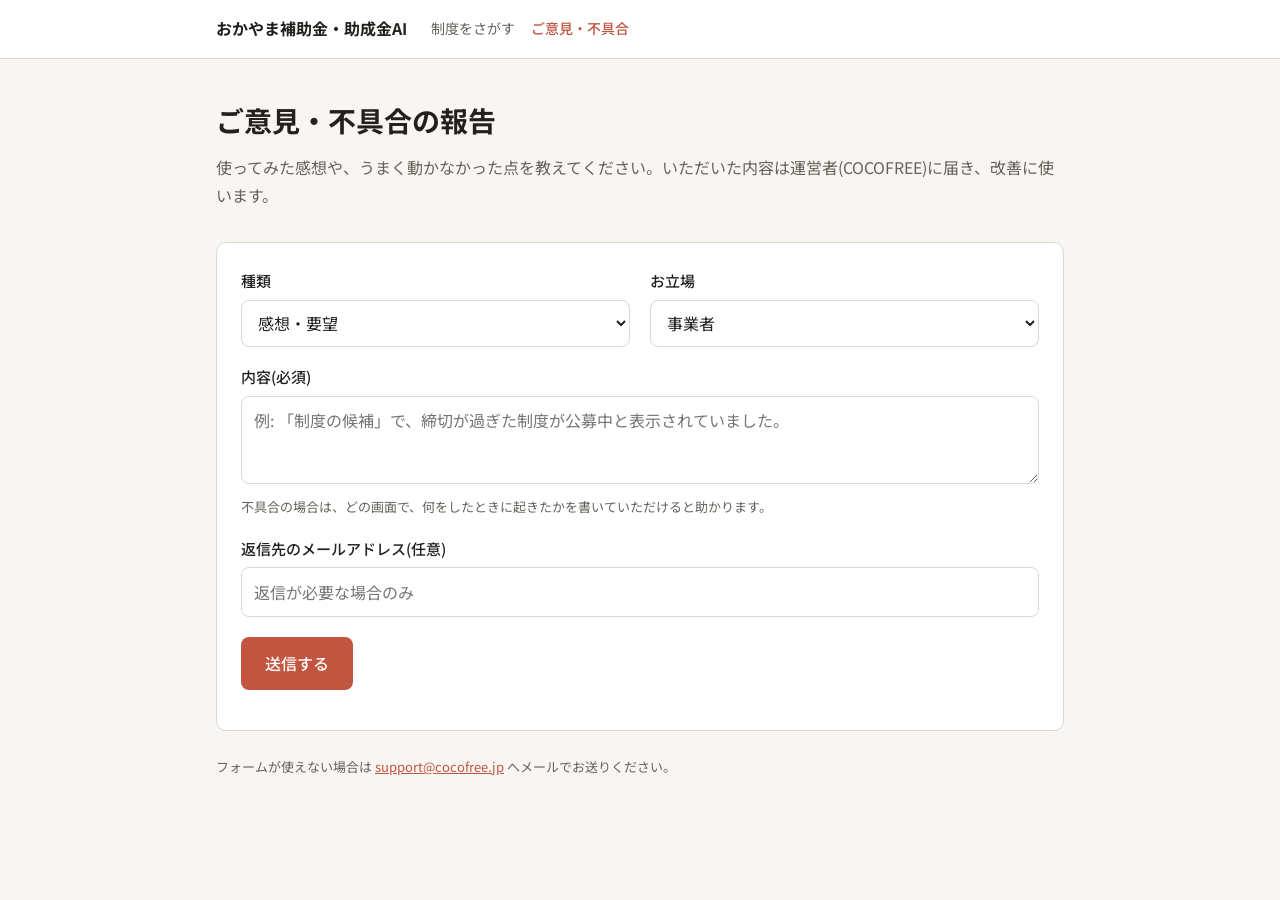
==== feedback.html @ e40df70d "おかやま補助金・助成金AI 初版 Co-Authored-By: Claude Opus 5.5 <noreply@anthropic.com>" ====
<!doctype html>
<html lang="ja">
<head>
<meta charset="utf-8">
<meta name="viewport" content="width=device-width, initial-scale=1">
<title>ご意見・不具合の報告 | おかやま補助金・助成金AI</title>
<link rel="stylesheet" href="assets/style.css">
</head>
<body>
<header class="site-header">
  <div class="inner">
    <a class="brand" href="index.html">おかやま補助金・助成金AI</a>
    <nav class="nav">
      <a href="index.html">制度をさがす</a>
      <a href="feedback.html" aria-current="page">ご意見・不具合</a>
    </nav>
  </div>
</header>

<main class="wrap">
  <h1>ご意見・不具合の報告</h1>
  <p class="lead">使ってみた感想や、うまく動かなかった点を教えてください。いただいた内容は運営者(COCOFREE)に届き、改善に使います。</p>

  <section class="card">
    <form id="feedback-form" class="grid" novalidate>
      <div>
        <label for="kind">種類</label>
        <select id="kind" name="kind">
          <option>感想・要望</option>
          <option>不具合の報告</option>
          <option>制度の情報が違っていた</option>
          <option>その他</option>
        </select>
      </div>
      <div>
        <label for="role">お立場</label>
        <select id="role" name="role">
          <option>事業者</option>
          <option>支援者(商工会・士業など)</option>
          <option>その他</option>
        </select>
      </div>
      <div class="full">
        <label for="message">内容(必須)</label>
        <textarea id="message" name="message" maxlength="3000" placeholder="例: 「制度の候補」で、締切が過ぎた制度が公募中と表示されていました。"></textarea>
        <p class="hint">不具合の場合は、どの画面で、何をしたときに起きたかを書いていただけると助かります。</p>
      </div>
      <div class="full">
        <label for="email">返信先のメールアドレス(任意)</label>
        <input type="text" id="email" name="email" inputmode="email" autocomplete="email" placeholder="返信が必要な場合のみ">
      </div>
      <!-- ボット対策(人には見えない) -->
      <input type="text" name="_gotcha" tabindex="-1" autocomplete="off" style="position:absolute;left:-9999px" aria-hidden="true">
    </form>
    <div class="actions">
      <button type="button" id="send-btn">送信する</button>
    </div>
    <div id="feedback-status" class="status" role="status"></div>
  </section>

  <p class="hint">フォームが使えない場合は <a href="mailto:support@cocofree.jp">support@cocofree.jp</a> へメールでお送りください。</p>
</main>

<script src="config.js"></script>
<script src="assets/common.js"></script>
<script src="assets/feedback.js"></script>
</body>
</html>
---- assets/style.css ----
@import url('https://fonts.googleapis.com/css2?family=Noto+Sans+JP:wght@400;500;700&display=swap');

:root {
  --bg: #f8f6f2;
  --paper: #ffffff;
  --ink: #23211e;
  --ink-soft: #66625b;
  --line: #ddd8cf;
  --accent: #c2553f;
  --accent-soft: #fbece7;
  --ok: #2f6b4f;
  --ok-soft: #e6f2ec;
  --warn: #8a5a12;
  --warn-soft: #fbf1df;
  --radius: 10px;
}

* { box-sizing: border-box; }

body {
  margin: 0;
  background: var(--bg);
  color: var(--ink);
  font-family: 'Noto Sans JP', -apple-system, sans-serif;
  font-size: 16px;
  line-height: 1.8;
  -webkit-font-smoothing: antialiased;
}

a { color: var(--accent); }

.site-header { background: var(--paper); border-bottom: 1px solid var(--line); }
.site-header .inner { max-width: 880px; margin: 0 auto; padding: 0.9rem 16px; display: flex; flex-wrap: wrap; gap: 0.5rem 1.5rem; align-items: center; }
.brand { font-weight: 700; color: var(--ink); text-decoration: none; }
.nav { display: flex; flex-wrap: wrap; gap: 0.25rem 1rem; font-size: 14px; }
.nav a { color: var(--ink-soft); text-decoration: none; }
.nav a[aria-current="page"] { color: var(--accent); font-weight: 500; }
.nav .soon { color: #a9a49b; }

.wrap { max-width: 880px; margin: 0 auto; padding: 2.5rem 16px 6rem; }

h1 { font-size: 28px; line-height: 1.5; margin: 0 0 0.75rem; }
h2 { font-size: 20px; margin: 0 0 1rem; }
h3 { font-size: 17px; margin: 0 0 0.5rem; }
.lead { color: var(--ink-soft); margin: 0 0 2rem; }

.notice { background: var(--warn-soft); color: var(--warn); border-radius: var(--radius); padding: 0.9rem 1.1rem; font-size: 14px; margin-bottom: 2rem; }
.notice ul { margin: 0.25rem 0 0; padding-left: 1.2rem; }
.demo-banner { background: var(--accent-soft); color: var(--accent); border-radius: var(--radius); padding: 0.7rem 1.1rem; font-size: 14px; margin-bottom: 1.5rem; }

.card { background: var(--paper); border: 1px solid var(--line); border-radius: var(--radius); padding: 1.5rem; margin-bottom: 1.5rem; }
.step-label { font-size: 13px; font-weight: 700; color: var(--accent); letter-spacing: 0.08em; margin-bottom: 0.25rem; }

.grid { display: grid; grid-template-columns: 1fr 1fr; gap: 1rem 1.25rem; }
.grid .full { grid-column: 1 / -1; }
@media (max-width: 640px) { .grid { grid-template-columns: 1fr; } }

label { display: block; font-weight: 500; font-size: 15px; margin-bottom: 0.35rem; }
.hint { font-size: 13px; color: var(--ink-soft); margin: 0.25rem 0 0; }
input[type="text"], select, textarea {
  width: 100%; font: inherit; color: var(--ink); background: #fff;
  border: 1px solid var(--line); border-radius: 8px; padding: 0.6rem 0.75rem;
}
textarea { resize: vertical; min-height: 5.5rem; }
input:focus, select:focus, textarea:focus { outline: 2px solid var(--accent); outline-offset: 1px; border-color: transparent; }

.actions { display: flex; flex-wrap: wrap; gap: 0.75rem; align-items: center; margin-top: 1.25rem; }
button {
  font: inherit; font-weight: 500; border: none; border-radius: 8px; cursor: pointer;
  padding: 0.75rem 1.5rem; background: var(--accent); color: #fff;
}
button.secondary { background: transparent; color: var(--ink); border: 1px solid var(--line); }
button:disabled { opacity: 0.5; cursor: default; }
.saved { font-size: 13px; color: var(--ok); }

.status { margin-top: 1rem; font-size: 14px; color: var(--ink-soft); }
.status.error { color: var(--accent); }
.spinner { display: inline-block; width: 14px; height: 14px; border: 2px solid var(--line); border-top-color: var(--accent); border-radius: 50%; animation: spin 0.8s linear infinite; vertical-align: -2px; margin-right: 0.5rem; }
@keyframes spin { to { transform: rotate(360deg); } }

.program { border: 1px solid var(--line); border-radius: var(--radius); padding: 1.25rem; margin-top: 1rem; background: #fff; }
.program.selected { border-color: var(--accent); box-shadow: 0 0 0 1px var(--accent); }
.tags { display: flex; flex-wrap: wrap; gap: 0.4rem; margin-bottom: 0.5rem; }
.tag { font-size: 12px; padding: 0.1rem 0.6rem; border-radius: 999px; background: var(--bg); color: var(--ink-soft); }
.tag.open { background: var(--ok-soft); color: var(--ok); }
.tag.sample { background: var(--accent-soft); color: var(--accent); }
.program dl { display: grid; grid-template-columns: 7.5em 1fr; gap: 0.3rem 1rem; margin: 0.75rem 0; font-size: 15px; }
.program dt { color: var(--ink-soft); }
.program dd { margin: 0; }
@media (max-width: 640px) { .program dl { grid-template-columns: 1fr; } .program dt { margin-top: 0.4rem; } }
.unverified { font-size: 13px; color: var(--warn); }

.draft-section { border-top: 1px solid var(--line); padding-top: 1rem; margin-top: 1rem; }
.draft-body { white-space: pre-wrap; }
.placeholder { background: var(--warn-soft); color: var(--warn); border-radius: 4px; padding: 0 0.2rem; }
.missing-item { margin-top: 1rem; }
ul.plain { margin: 0.25rem 0 0; padding-left: 1.2rem; }

.tools { display: grid; grid-template-columns: repeat(auto-fit, minmax(240px, 1fr)); gap: 1rem; }
.tool { display: block; background: var(--paper); border: 1px solid var(--line); border-radius: var(--radius); padding: 1.25rem; color: var(--ink); text-decoration: none; }
.tool:hover { border-color: var(--accent); }
.tool.disabled { color: var(--ink-soft); pointer-events: none; }

.site-footer { max-width: 880px; margin: 0 auto; padding: 0 16px 3rem; font-size: 13px; color: var(--ink-soft); }
[hidden] { display: none !important; }
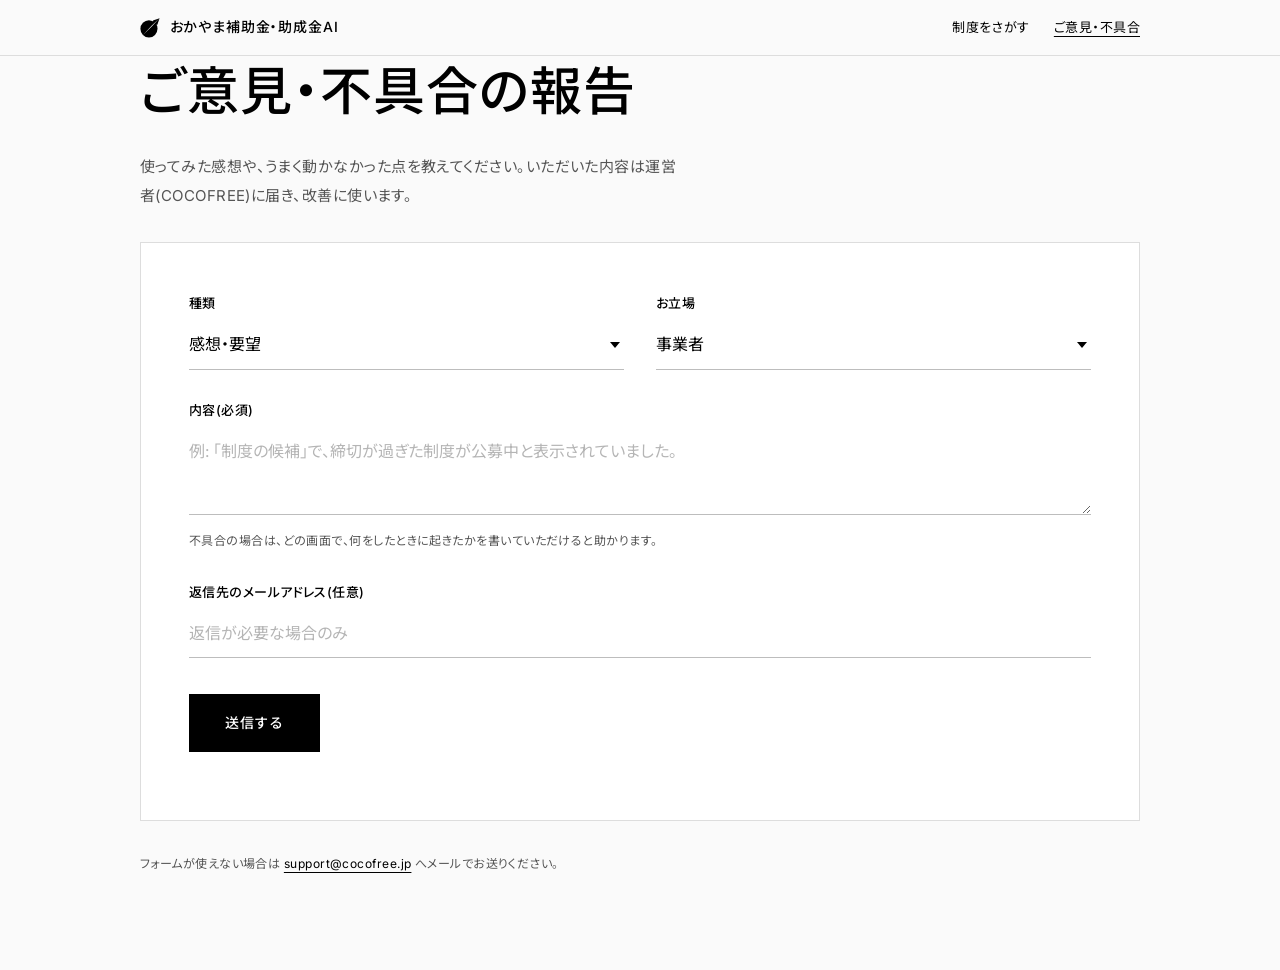
==== commit bec55d0b: "ロゴを追加(SVGで描き直し)、ヘッダーとファビコンに反映 Co-Authored-By: Claude Opus 5.5 <noreply@anthropic.com>" ====
--- a/feedback.html
+++ b/feedback.html
@@ -5,6 +5,9 @@
 <meta name="viewport" content="width=device-width, initial-scale=1">
 <title>ご意見・不具合の報告 | おかやま補助金・助成金AI</title>
 <link rel="stylesheet" href="assets/style.css">
+<link rel="icon" href="assets/logo.svg" type="image/svg+xml">
+<link rel="icon" href="assets/favicon-32.png" sizes="32x32" type="image/png">
+<link rel="apple-touch-icon" href="assets/apple-touch-icon.png">
 </head>
 <body>
 <header class="site-header">
--- a/assets/style.css
+++ b/assets/style.css
@@ -1,18 +1,16 @@
-@import url('https://fonts.googleapis.com/css2?family=Noto+Sans+JP:wght@400;500;700&display=swap');
+@import url('https://fonts.googleapis.com/css2?family=Inter:wght@400;500&family=Noto+Sans+JP:wght@400;500&display=swap');
 
+/* モノトーン: 白地に黒、細い罫線で区切る(参考: typography.or.jp) */
 :root {
-  --bg: #f8f6f2;
+  --bg: #fafafa;
   --paper: #ffffff;
-  --ink: #23211e;
-  --ink-soft: #66625b;
-  --line: #ddd8cf;
-  --accent: #c2553f;
-  --accent-soft: #fbece7;
-  --ok: #2f6b4f;
-  --ok-soft: #e6f2ec;
-  --warn: #8a5a12;
-  --warn-soft: #fbf1df;
-  --radius: 10px;
+  --ink: #000000;
+  --ink-soft: #555555;
+  --ink-faint: #9a9a9a;
+  --line: #dddddd;
+  --line-strong: #000000;
+  --tint: #efefef;
+  --font: 'Inter', 'Noto Sans JP', -apple-system, 'Hiragino Sans', sans-serif;
 }
 
 * { box-sizing: border-box; }
@@ -21,85 +19,135 @@
   margin: 0;
   background: var(--bg);
   color: var(--ink);
-  font-family: 'Noto Sans JP', -apple-system, sans-serif;
-  font-size: 16px;
-  line-height: 1.8;
+  font-family: var(--font);
+  font-size: 15px;
+  font-weight: 400;
+  line-height: 1.9;
+  letter-spacing: 0.03em;
+  font-feature-settings: 'palt';
   -webkit-font-smoothing: antialiased;
 }
 
-a { color: var(--accent); }
+a { color: var(--ink); text-underline-offset: 4px; text-decoration-thickness: 1px; }
+a:hover { color: var(--ink-soft); }
 
-.site-header { background: var(--paper); border-bottom: 1px solid var(--line); }
-.site-header .inner { max-width: 880px; margin: 0 auto; padding: 0.9rem 16px; display: flex; flex-wrap: wrap; gap: 0.5rem 1.5rem; align-items: center; }
-.brand { font-weight: 700; color: var(--ink); text-decoration: none; }
-.nav { display: flex; flex-wrap: wrap; gap: 0.25rem 1rem; font-size: 14px; }
-.nav a { color: var(--ink-soft); text-decoration: none; }
-.nav a[aria-current="page"] { color: var(--accent); font-weight: 500; }
-.nav .soon { color: #a9a49b; }
+/* ---------- ヘッダー ---------- */
+.site-header { position: sticky; top: 0; z-index: 10; background: rgba(250, 250, 250, 0.92); backdrop-filter: blur(8px); border-bottom: 1px solid var(--line); }
+.site-header .inner { max-width: 1040px; margin: 0 auto; padding: 0.9rem 20px; display: flex; justify-content: space-between; align-items: center; gap: 1rem; }
+.brand { display: flex; align-items: center; gap: 0.6rem; font-weight: 500; font-size: 14px; color: var(--ink); text-decoration: none; letter-spacing: 0.06em; }
+.brand::before { content: ''; width: 20px; height: 20px; background: url("logo.svg") center / contain no-repeat; flex: none; }
+.nav { display: flex; gap: 1.5rem; font-size: 13px; }
+.nav a { color: var(--ink); text-decoration: none; }
+.nav a:hover, .nav a[aria-current="page"] { text-decoration: underline; }
 
-.wrap { max-width: 880px; margin: 0 auto; padding: 2.5rem 16px 6rem; }
+.wrap { max-width: 1040px; margin: 0 auto; padding: 0 20px 6rem; }
 
-h1 { font-size: 28px; line-height: 1.5; margin: 0 0 0.75rem; }
-h2 { font-size: 20px; margin: 0 0 1rem; }
-h3 { font-size: 17px; margin: 0 0 0.5rem; }
-.lead { color: var(--ink-soft); margin: 0 0 2rem; }
+/* ---------- 見出し・本文 ---------- */
+h1, h2, h3 { font-weight: 500; letter-spacing: 0.04em; }
+h1 { font-size: clamp(30px, 5.4vw, 52px); line-height: 1.4; letter-spacing: 0.02em; margin: 0 0 1.5rem; }
+h2 { font-size: 22px; line-height: 1.5; margin: 0 0 0.4rem; }
+h3 { font-size: 16px; line-height: 1.6; margin: 0 0 0.5rem; }
+.lead { color: var(--ink-soft); font-size: 15px; margin: 0 0 2rem; max-width: 36em; }
+.eyebrow { font-size: 12px; letter-spacing: 0.12em; margin: 0 0 1.5rem; }
+.hint { font-size: 12px; color: var(--ink-soft); margin: 0.35rem 0 0; line-height: 1.8; }
 
-.notice { background: var(--warn-soft); color: var(--warn); border-radius: var(--radius); padding: 0.9rem 1.1rem; font-size: 14px; margin-bottom: 2rem; }
-.notice ul { margin: 0.25rem 0 0; padding-left: 1.2rem; }
-.demo-banner { background: var(--accent-soft); color: var(--accent); border-radius: var(--radius); padding: 0.7rem 1.1rem; font-size: 14px; margin-bottom: 1.5rem; }
+/* ---------- ファーストビュー ---------- */
+.hero { padding: 5rem 0 3rem; }
+.hero h1 em { font-style: normal; color: var(--ink-faint); }
+.points { list-style: none; display: flex; flex-wrap: wrap; gap: 0.5rem 2rem; padding: 0; margin: 0; font-size: 13px; }
+.points li { display: flex; align-items: center; gap: 0.6rem; }
+.points li::before { content: ''; width: 14px; height: 1px; background: var(--ink); }
+.demo-banner { display: inline-block; border: 1px solid var(--ink); padding: 0.2rem 0.8rem; font-size: 12px; margin: 0 0 1.75rem; }
 
-.card { background: var(--paper); border: 1px solid var(--line); border-radius: var(--radius); padding: 1.5rem; margin-bottom: 1.5rem; }
-.step-label { font-size: 13px; font-weight: 700; color: var(--accent); letter-spacing: 0.08em; margin-bottom: 0.25rem; }
+/* ---------- 進み具合 ---------- */
+.stepper { position: sticky; top: 53px; z-index: 5; background: var(--bg); display: flex; gap: 0; list-style: none; padding: 0.9rem 0 0.7rem; margin: 0 0 2.5rem; counter-reset: step; }
+.stepper li { flex: 1; font-size: 12px; color: var(--ink-faint); padding-top: 0.6rem; border-top: 1px solid var(--line); transition: color 0.3s, border-color 0.3s; counter-increment: step; }
+.stepper li::before { content: '0' counter(step) '\2003'; }
+.stepper li.active { color: var(--ink); border-top: 2px solid var(--ink); padding-top: calc(0.6rem - 1px); }
+.stepper li.done { color: var(--ink-soft); border-color: var(--ink-soft); }
 
-.grid { display: grid; grid-template-columns: 1fr 1fr; gap: 1rem 1.25rem; }
+/* ---------- 面 ---------- */
+.card { background: var(--paper); border: 1px solid var(--line); padding: clamp(1.5rem, 4vw, 3rem); margin-bottom: 2rem; }
+.section-head { margin-bottom: 2rem; padding-bottom: 1.25rem; border-bottom: 1px solid var(--ink); }
+
+/* ---------- フォーム ---------- */
+.grid { display: grid; grid-template-columns: 1fr 1fr; gap: 1.75rem 2rem; }
 .grid .full { grid-column: 1 / -1; }
 @media (max-width: 640px) { .grid { grid-template-columns: 1fr; } }
 
-label { display: block; font-weight: 500; font-size: 15px; margin-bottom: 0.35rem; }
-.hint { font-size: 13px; color: var(--ink-soft); margin: 0.25rem 0 0; }
+label { display: block; font-weight: 500; font-size: 13px; margin-bottom: 0.3rem; }
 input[type="text"], select, textarea {
-  width: 100%; font: inherit; color: var(--ink); background: #fff;
-  border: 1px solid var(--line); border-radius: 8px; padding: 0.6rem 0.75rem;
+  width: 100%; font: inherit; font-size: 16px; color: var(--ink);
+  background: transparent; border: none; border-bottom: 1px solid #bdbdbd; border-radius: 0; padding: 0.55rem 0;
+  transition: border-color 0.2s;
 }
+select { -webkit-appearance: none; appearance: none; background: transparent url("data:image/svg+xml,%3Csvg xmlns='http://www.w3.org/2000/svg' width='10' height='6'%3E%3Cpath d='M0 0l5 6 5-6z' fill='%23000'/%3E%3C/svg%3E") no-repeat right 4px center; padding-right: 1.5rem; }
 textarea { resize: vertical; min-height: 5.5rem; }
-input:focus, select:focus, textarea:focus { outline: 2px solid var(--accent); outline-offset: 1px; border-color: transparent; }
+input::placeholder, textarea::placeholder { color: #b5b5b5; }
+input:focus, select:focus, textarea:focus { outline: none; border-bottom-color: var(--ink); box-shadow: 0 1px 0 var(--ink); }
 
-.actions { display: flex; flex-wrap: wrap; gap: 0.75rem; align-items: center; margin-top: 1.25rem; }
+.actions { display: flex; flex-wrap: wrap; gap: 0.75rem 1.5rem; align-items: center; margin-top: 2.25rem; }
 button {
-  font: inherit; font-weight: 500; border: none; border-radius: 8px; cursor: pointer;
-  padding: 0.75rem 1.5rem; background: var(--accent); color: #fff;
+  font: inherit; font-size: 14px; font-weight: 500; letter-spacing: 0.08em; cursor: pointer;
+  border: 1px solid var(--ink); border-radius: 0; padding: 0.9rem 2.2rem; background: var(--ink); color: #fff;
+  transition: background 0.2s, color 0.2s;
 }
-button.secondary { background: transparent; color: var(--ink); border: 1px solid var(--line); }
-button:disabled { opacity: 0.5; cursor: default; }
-.saved { font-size: 13px; color: var(--ok); }
+button:hover { background: #fff; color: var(--ink); }
+button.secondary { background: transparent; color: var(--ink); border-color: transparent; padding: 0.9rem 0; text-decoration: underline; text-underline-offset: 4px; }
+button.secondary:hover { color: var(--ink-soft); }
+button:disabled { opacity: 0.35; cursor: default; }
+button:disabled:hover { background: var(--ink); color: #fff; }
+.saved { font-size: 12px; color: var(--ink-soft); }
 
-.status { margin-top: 1rem; font-size: 14px; color: var(--ink-soft); }
-.status.error { color: var(--accent); }
-.spinner { display: inline-block; width: 14px; height: 14px; border: 2px solid var(--line); border-top-color: var(--accent); border-radius: 50%; animation: spin 0.8s linear infinite; vertical-align: -2px; margin-right: 0.5rem; }
+.notice { margin-top: 2.25rem; padding-top: 1.25rem; border-top: 1px solid var(--line); font-size: 12px; color: var(--ink-soft); }
+.notice ul { margin: 0; padding: 0; list-style: none; display: grid; gap: 0.25rem; }
+.notice li { padding-left: 1.4rem; position: relative; }
+.notice li::before { content: ''; position: absolute; left: 0; top: 0.95em; width: 0.8rem; height: 1px; background: var(--ink-faint); }
+.notice strong { color: var(--ink); font-weight: 500; }
+
+.status { margin-top: 1.25rem; font-size: 13px; color: var(--ink-soft); }
+.status.error { color: var(--ink); font-weight: 500; }
+.spinner { display: inline-block; width: 12px; height: 12px; border: 1px solid var(--line); border-top-color: var(--ink); border-radius: 50%; animation: spin 0.8s linear infinite; vertical-align: -1px; margin-right: 0.6rem; }
 @keyframes spin { to { transform: rotate(360deg); } }
 
-.program { border: 1px solid var(--line); border-radius: var(--radius); padding: 1.25rem; margin-top: 1rem; background: #fff; }
-.program.selected { border-color: var(--accent); box-shadow: 0 0 0 1px var(--accent); }
-.tags { display: flex; flex-wrap: wrap; gap: 0.4rem; margin-bottom: 0.5rem; }
-.tag { font-size: 12px; padding: 0.1rem 0.6rem; border-radius: 999px; background: var(--bg); color: var(--ink-soft); }
-.tag.open { background: var(--ok-soft); color: var(--ok); }
-.tag.sample { background: var(--accent-soft); color: var(--accent); }
-.program dl { display: grid; grid-template-columns: 7.5em 1fr; gap: 0.3rem 1rem; margin: 0.75rem 0; font-size: 15px; }
-.program dt { color: var(--ink-soft); }
-.program dd { margin: 0; }
-@media (max-width: 640px) { .program dl { grid-template-columns: 1fr; } .program dt { margin-top: 0.4rem; } }
-.unverified { font-size: 13px; color: var(--warn); }
+/* ---------- 制度の候補 ---------- */
+.program { border-top: 1px solid var(--line); padding: 1.75rem 0 1.5rem; }
+.program:first-child { border-top: none; padding-top: 0.25rem; }
+.program.selected h3 { text-decoration: underline; text-underline-offset: 6px; }
+.program h3 { font-size: 18px; margin-bottom: 0.4rem; }
+.program > p { color: var(--ink-soft); margin: 0; font-size: 14px; }
+.tags { display: flex; flex-wrap: wrap; gap: 0.35rem; margin-bottom: 0.8rem; }
+.tag { font-size: 11px; line-height: 1.6; padding: 0 0.6rem; border: 1px solid var(--ink-faint); color: var(--ink-soft); letter-spacing: 0.06em; }
+.tag.open { background: var(--ink); border-color: var(--ink); color: #fff; }
+.tag.sample { border-style: dashed; }
+.fit { margin: 1.1rem 0; padding: 0.2rem 0 0.2rem 1rem; border-left: 2px solid var(--ink); font-size: 14px; }
+.fit b { display: block; font-size: 11px; letter-spacing: 0.1em; color: var(--ink-soft); font-weight: 400; }
+.program dl { display: grid; grid-template-columns: repeat(3, 1fr); gap: 1rem 1.5rem; margin: 1rem 0 0; font-size: 13px; }
+.program dt { font-size: 11px; color: var(--ink-faint); letter-spacing: 0.08em; }
+.program dd { margin: 0.1rem 0 0; }
+.program dl .wide { grid-column: 1 / -1; }
+@media (max-width: 640px) { .program dl { grid-template-columns: 1fr; gap: 0.7rem; } }
+.program .actions { margin-top: 1.5rem; }
+.unverified { font-size: 12px; color: var(--ink-soft); }
 
-.draft-section { border-top: 1px solid var(--line); padding-top: 1rem; margin-top: 1rem; }
-.draft-body { white-space: pre-wrap; }
-.placeholder { background: var(--warn-soft); color: var(--warn); border-radius: 4px; padding: 0 0.2rem; }
-.missing-item { margin-top: 1rem; }
-ul.plain { margin: 0.25rem 0 0; padding-left: 1.2rem; }
+/* ---------- 申請書の下書き ---------- */
+.draft-section { border-top: 1px solid var(--line); padding-top: 1.5rem; margin-top: 1.5rem; }
+#draft > h3 { font-size: 22px; line-height: 1.55; }
+.draft-body { white-space: pre-wrap; line-height: 2.05; font-size: 15px; }
+.placeholder { background: var(--tint); border-bottom: 1px dotted var(--ink); padding: 0 0.25rem; }
+.missing-item { margin-top: 1.5rem; }
+ul.plain { margin: 0.5rem 0 0; padding-left: 1.2rem; }
+ul.plain li { margin-bottom: 0.3rem; }
 
-.tools { display: grid; grid-template-columns: repeat(auto-fit, minmax(240px, 1fr)); gap: 1rem; }
-.tool { display: block; background: var(--paper); border: 1px solid var(--line); border-radius: var(--radius); padding: 1.25rem; color: var(--ink); text-decoration: none; }
-.tool:hover { border-color: var(--accent); }
-.tool.disabled { color: var(--ink-soft); pointer-events: none; }
+/* ---------- フッター ---------- */
+.site-footer { max-width: 1040px; margin: 0 auto; padding: 2.5rem 20px 4rem; border-top: 1px solid var(--ink); font-size: 12px; color: var(--ink-soft); display: grid; gap: 0.5rem; }
+.site-footer .brand { font-size: 13px; }
 
-.site-footer { max-width: 880px; margin: 0 auto; padding: 0 16px 3rem; font-size: 13px; color: var(--ink-soft); }
 [hidden] { display: none !important; }
+
+@media (max-width: 640px) {
+  .hero { padding-top: 3rem; }
+  .stepper li { font-size: 11px; white-space: nowrap; }
+  .stepper li::before { content: '0' counter(step) ' '; }
+  .card { border-left: none; border-right: none; margin-left: -20px; margin-right: -20px; }
+}
